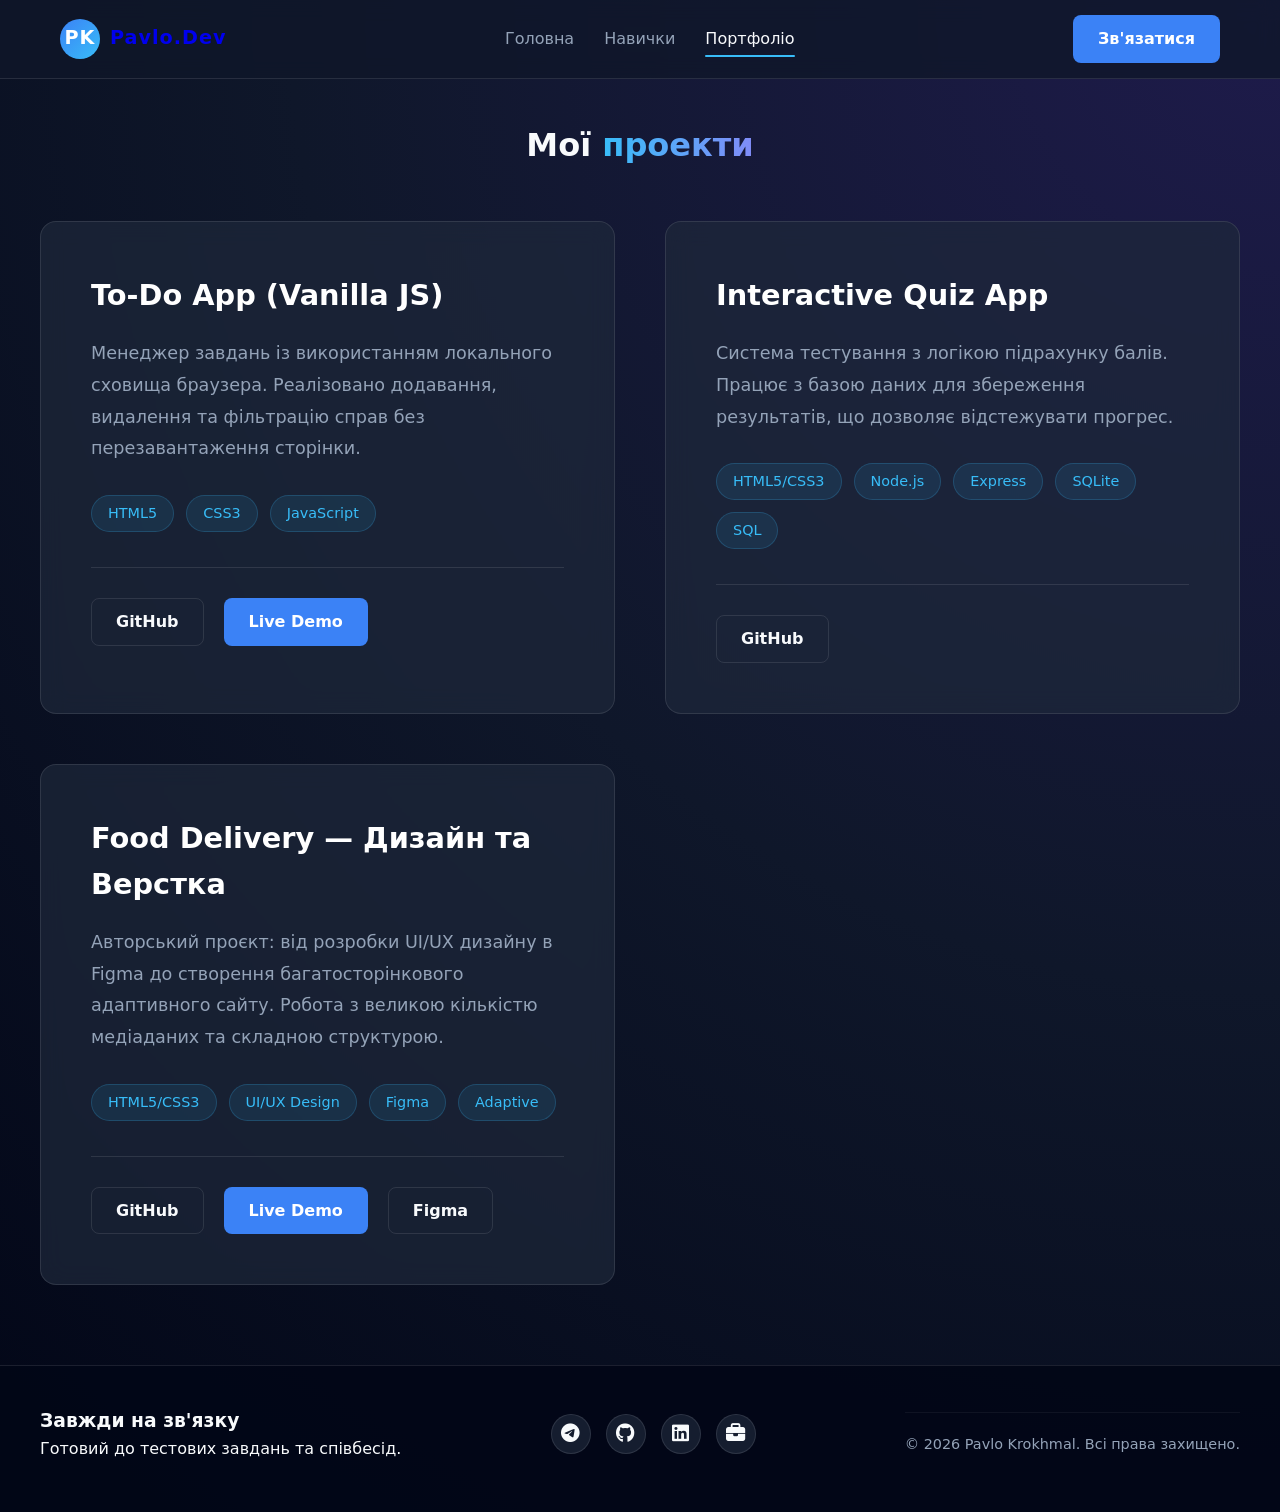
==== portfolio.html @ c9bce545 "Clean portfolio only" ====
<!DOCTYPE html>
<html lang="uk">
<head>
    <meta charset="UTF-8">
    <meta name="viewport" content="width=device-width, initial-scale=1.0">
    <title>Портфоліо | Павло Крохмаль</title>
    <link rel="stylesheet" href="style.css">
    <link rel="stylesheet" href="https://cdnjs.cloudflare.com/ajax/libs/font-awesome/6.4.0/css/all.min.css">
</head>
<body>

<header class="navbar">
    <div class="nav-container">
        <div class="logo">
            <a href="index.html" class="logo">
                <div class="avatar-placeholder">PK</div>
                <span>Pavlo.Dev</span>
            </a>
        </div>
        <nav class="nav-links">
            <a href="index.html">Головна</a>
            <a href="skills.html">Навички</a>
            <a href="portfolio.html" class="active">Портфоліо</a>
        </nav>
        <a href="https://t.me/Kroha_Kroha06" target="_blank" class="btn-primary">Зв'язатися</a>
    </div>
</header>

<main class="container" style="padding-top: 120px;">
    <h1 style="text-align: center; margin-bottom: 50px;">Мої <span class="highlight">проекти</span></h1>

    <div class="portfolio-grid">

        <div class="glass-card project-card">
            <div class="project-info">
                <h3>To-Do App (Vanilla JS)</h3>
                <p>Менеджер завдань із використанням локального сховища браузера. Реалізовано додавання, видалення та фільтрацію справ без перезавантаження сторінки.</p>
                <div class="tags">
                    <span>HTML5</span>
                    <span>CSS3</span>
                    <span>JavaScript</span>
                </div>
                <div class="project-links">
                    <a href="https://github.com/pashka006/js-todo-list" target="_blank" class="btn-secondary">GitHub</a>
                    <a href="https://pashka006.github.io/js-todo-list/" target="_blank" class="btn-primary">Live Demo</a>
                </div>
            </div>
        </div>

        <div class="glass-card project-card">
            <div class="project-info">
                <h3>Interactive Quiz App</h3>
                <p>Система тестування з логікою підрахунку балів. Працює з базою даних для збереження результатів, що дозволяє відстежувати прогрес.</p>
                <div class="tags">
                    <span>HTML5/CSS3</span>
                    <span>Node.js</span>
                    <span>Express</span>
                    <span>SQLite</span>
                    <span>SQL</span>
                </div>
                <div class="project-links">
                    <a href="https://github.com/pashka006/QuizMaster-Final" target="_blank" class="btn-secondary">GitHub</a>
                </div>
            </div>
        </div>

        <div class="glass-card project-card">
            <div class="project-info">
                <h3>Food Delivery — Дизайн та Верстка</h3>
                <p>Авторський проєкт: від розробки UI/UX дизайну в Figma до створення багатосторінкового адаптивного сайту. Робота з великою кількістю медіаданих та складною структурою.</p>
                <div class="tags">
                    <span>HTML5/CSS3</span>
                    <span>UI/UX Design</span>
                    <span>Figma</span>
                    <span>Adaptive</span>
                </div>
                <div class="project-links">
                    <a href="https://github.com/pashka006/food-delivery-layout" target="_blank" class="btn-secondary">GitHub</a>
                    <a href="https://pashka006.github.io/food-delivery-layout/" target="_blank" class="btn-primary">Live Demo</a>
                    <a href="https://www.figma.com/design/uCFaTqHDtqVazzwgqVQs02/Food-Delivery?node-id=0-1&t=6uhAcFrzBsEfUosQ-1" target="_blank" class="btn-secondary">Figma</a>
                </div>
            </div>
        </div>

    </div>
</main>

<footer class="footer" id="contact">
    <div class="footer-container">
        <div class="footer-info">
            <h3>Завжди на зв'язку</h3>
            <p>Готовий до тестових завдань та співбесід.</p>
        </div>
        <div class="social-links">
            <a href="https://t.me/Kroha_Kroha06" target="_blank" title="Telegram"><i class="fa-brands fa-telegram"></i></a>
            <a href="https://github.com/pashka006" target="_blank" title="GitHub"><i class="fa-brands fa-github"></i></a>
            <a href="https://www.linkedin.com/in/%D0%BF%D0%B0%D1%88%D0%B0-%D0%BA%D1%80%D0%BE%D1%85%D0%BC%D0%B0%D0%BB%D1%8C-2114ab3b1/" target="_blank" title="LinkedIn">
                <i class="fa-brands fa-linkedin"></i>
            </a>
            <a href="https://freelancehunt.com/freelancer/Pavlokrokh.html" target="_blank"><i class="fa-solid fa-briefcase"></i></a>
        </div>
        <div class="footer-bottom">
            <p>© 2026 Pavlo Krokhmal. Всі права захищено.</p>
        </div>
    </div>
</footer>
</body>
</html>
---- style.css ----
/* --- ЗМІННІ (Колірна палітра) --- */
:root {
    --bg-dark: #0f172a;
    --bg-darker: #020617;
    --primary: #3b82f6;
    --primary-hover: #2563eb;
    --highlight: #38bdf8;
    --text-main: #f8fafc;
    --text-muted: #94a3b8;
    --glass-bg: rgba(30, 41, 59, 0.7);
    --glass-border: rgba(255, 255, 255, 0.1);
    --transition: all 0.3s ease;
}

/* --- БАЗОВІ НАЛАШТУВАННЯ --- */
* {
    margin: 0;
    padding: 0;
    box-sizing: border-box;
}

body {
    font-family: 'Segoe UI', system-ui, -apple-system, sans-serif;
    background: radial-gradient(circle at top right, #1e1b4b, var(--bg-dark), var(--bg-darker));
    color: var(--text-main);
    line-height: 1.6;
    min-height: 100vh;
    overflow-x: hidden;
}

a { text-decoration: none; }
ul { list-style: none; }

/* --- НАВІГАЦІЯ (HEADER) --- */
.navbar {
    position: fixed;
    top: 0;
    width: 100%;
    background: rgba(15, 23, 42, 0.8);
    backdrop-filter: blur(10px);
    border-bottom: 1px solid var(--glass-border);
    z-index: 1000;
}

.nav-container {
    max-width: 1200px;
    margin: 0 auto;
    padding: 15px 20px;
    display: flex;
    justify-content: space-between;
    align-items: center;
}

.logo {
    display: flex;
    align-items: center;
    gap: 10px;
    font-weight: 700;
    font-size: 1.2rem;
    letter-spacing: 1px;
}

.avatar-placeholder {
    width: 40px;
    height: 40px;
    background: linear-gradient(135deg, var(--primary), var(--highlight));
    border-radius: 50%;
    display: flex;
    align-items: center;
    justify-content: center;
    font-weight: bold;
    color: white;
}

.nav-links {
    display: flex;
    gap: 30px;
}

.nav-links a {
    color: var(--text-muted);
    font-weight: 500;
    transition: var(--transition);
    position: relative;
}

.nav-links a:hover, .nav-links a.active {
    color: var(--text-main);
}

.nav-links a.active::after {
    content: '';
    position: absolute;
    bottom: -5px;
    left: 0;
    width: 100%;
    height: 2px;
    background: var(--highlight);
    border-radius: 2px;
}

/* --- КНОПКИ --- */
.btn-primary {
    background: var(--primary);
    color: white;
    padding: 10px 24px;
    border-radius: 8px;
    font-weight: 600;
    transition: var(--transition);
    border: 1px solid transparent;
}

.btn-primary:hover {
    background: var(--primary-hover);
    box-shadow: 0 0 15px rgba(59, 130, 246, 0.4);
    transform: translateY(-2px);
}

.btn-secondary {
    background: transparent;
    color: var(--text-main);
    padding: 10px 24px;
    border-radius: 8px;
    font-weight: 600;
    border: 1px solid var(--glass-border);
    transition: var(--transition);
    display: inline-flex;
    align-items: center;
    gap: 8px;
}

.btn-secondary:hover {
    background: var(--glass-bg);
    border-color: var(--highlight);
}

/* --- HERO СЕКЦІЯ --- */
.hero {
    padding: 150px 20px 80px;
    text-align: center;
    max-width: 800px;
    margin: 0 auto;
}

.greeting {
    color: var(--highlight);
    font-weight: 600;
    margin-bottom: 15px;
    letter-spacing: 2px;
    text-transform: uppercase;
    font-size: 0.9rem;
}

.hero h1 {
    font-size: 3.5rem;
    line-height: 1.2;
    margin-bottom: 20px;
}

.highlight {
    background: linear-gradient(to right, #38bdf8, #818cf8);
    -webkit-background-clip: text;
    -webkit-text-fill-color: transparent;
}

.subtitle {
    color: var(--text-muted);
    font-size: 1.2rem;
    margin-bottom: 40px;
}

.hero-buttons {
    display: flex;
    justify-content: center;
    gap: 20px;
}

/* --- СІТКА КАРТОК (GLASSMORPHISM) --- */
.about-section {
    padding: 50px 20px 100px;
}

.container {
    max-width: 1200px;
    margin: 0 auto;
}

.auto-grid {
    display: grid;
    grid-template-columns: repeat(3, 1fr);
    gap: 40px;
}

.glass-card {
    background: var(--glass-bg);
    backdrop-filter: blur(12px);
    -webkit-backdrop-filter: blur(12px);
    border: 1px solid var(--glass-border);
    padding: 35px;
    border-radius: 16px;
    transition: var(--transition);
    min-height: 320px;
    display: flex;
    flex-direction: column;
}

.glass-card:hover {
    transform: translateY(-5px);
    border-color: rgba(56, 189, 248, 0.3);
    box-shadow: 0 10px 30px rgba(0, 0, 0, 0.2);
}

.featured-card {
    background: linear-gradient(145deg, rgba(30, 41, 59, 0.8), rgba(15, 23, 42, 0.9));
    border-color: rgba(56, 189, 248, 0.2);
}

.card-icon {
    font-size: 2.8rem;
    color: var(--highlight);
    margin-bottom: 25px;
}

.glass-card h3 {
    font-size: 1.6rem;
    margin-bottom: 15px;
    color: white;
}

.glass-card p, .custom-list li {
    color: var(--text-muted);
    font-size: 1.1rem;
    line-height: 1.7;
}

.text-highlight { color: var(--highlight); }

/* --- ФУТЕР --- */
.footer {
    background: rgba(2, 6, 23, 0.9);
    border-top: 1px solid var(--glass-border);
    padding: 40px 20px 20px;
}

.footer-container {
    max-width: 1200px;
    margin: 0 auto;
    display: flex;
    justify-content: space-between;
    align-items: center;
    flex-wrap: wrap;
    gap: 20px;
    margin-bottom: 30px;
}

.social-links {
    display: flex;
    gap: 15px;
}

.social-links a {
    display: inline-flex;
    align-items: center;
    justify-content: center;
    width: 40px;
    height: 40px;
    background: var(--glass-bg);
    border: 1px solid var(--glass-border);
    border-radius: 50%;
    color: var(--text-main);
    transition: var(--transition);
    font-size: 1.2rem;
}

.social-links a:hover {
    background: var(--primary);
    transform: scale(1.1);
}

.footer-bottom {
    text-align: center;
    color: var(--text-muted);
    font-size: 0.9rem;
    border-top: 1px solid rgba(255,255,255,0.05);
    padding-top: 20px;
}
/* --- ПОРТФОЛІО (ПРОЕКТИ) --- */
.portfolio-grid {
    display: grid;
    grid-template-columns: 1fr;
    gap: 60px;
    margin-top: 40px;
    margin-bottom: 80px;
}

@media (min-width: 1000px) {
    .portfolio-grid {
        grid-template-columns: repeat(2, 1fr);
        gap: 50px;
    }
}

.project-card {
    padding: 50px;
    display: flex;
    flex-direction: column;
    justify-content: space-between;
    min-height: 480px;
}

.project-info h3 {
    font-size: 1.8rem;
    margin-bottom: 20px;
    color: white;
}

.project-info p {
    font-size: 1.1rem;
    line-height: 1.8;
    margin-bottom: 30px;
    color: var(--text-muted);
}

.tags {
    margin-bottom: 35px;
    display: flex;
    gap: 12px;
    flex-wrap: wrap;
}

.tags span {
    background: rgba(56, 189, 248, 0.1);
    color: var(--highlight);
    padding: 6px 16px;
    border-radius: 20px;
    font-size: 0.9rem;
    border: 1px solid rgba(56, 189, 248, 0.2);
}

.project-links {
    margin-top: auto;
    padding-top: 30px;
    border-top: 1px solid var(--glass-border);
    display: flex;
    gap: 20px;
}

/* --- АДАПТИВНІСТЬ --- */
@media (max-width: 1100px) {
    .auto-grid {
        grid-template-columns: repeat(2, 1fr);
        gap: 30px;
    }
}

@media (max-width: 768px) {
    .auto-grid {
        grid-template-columns: 1fr;
        gap: 20px;
    }

    .glass-card {
        padding: 25px;
        min-height: auto;
    }
}
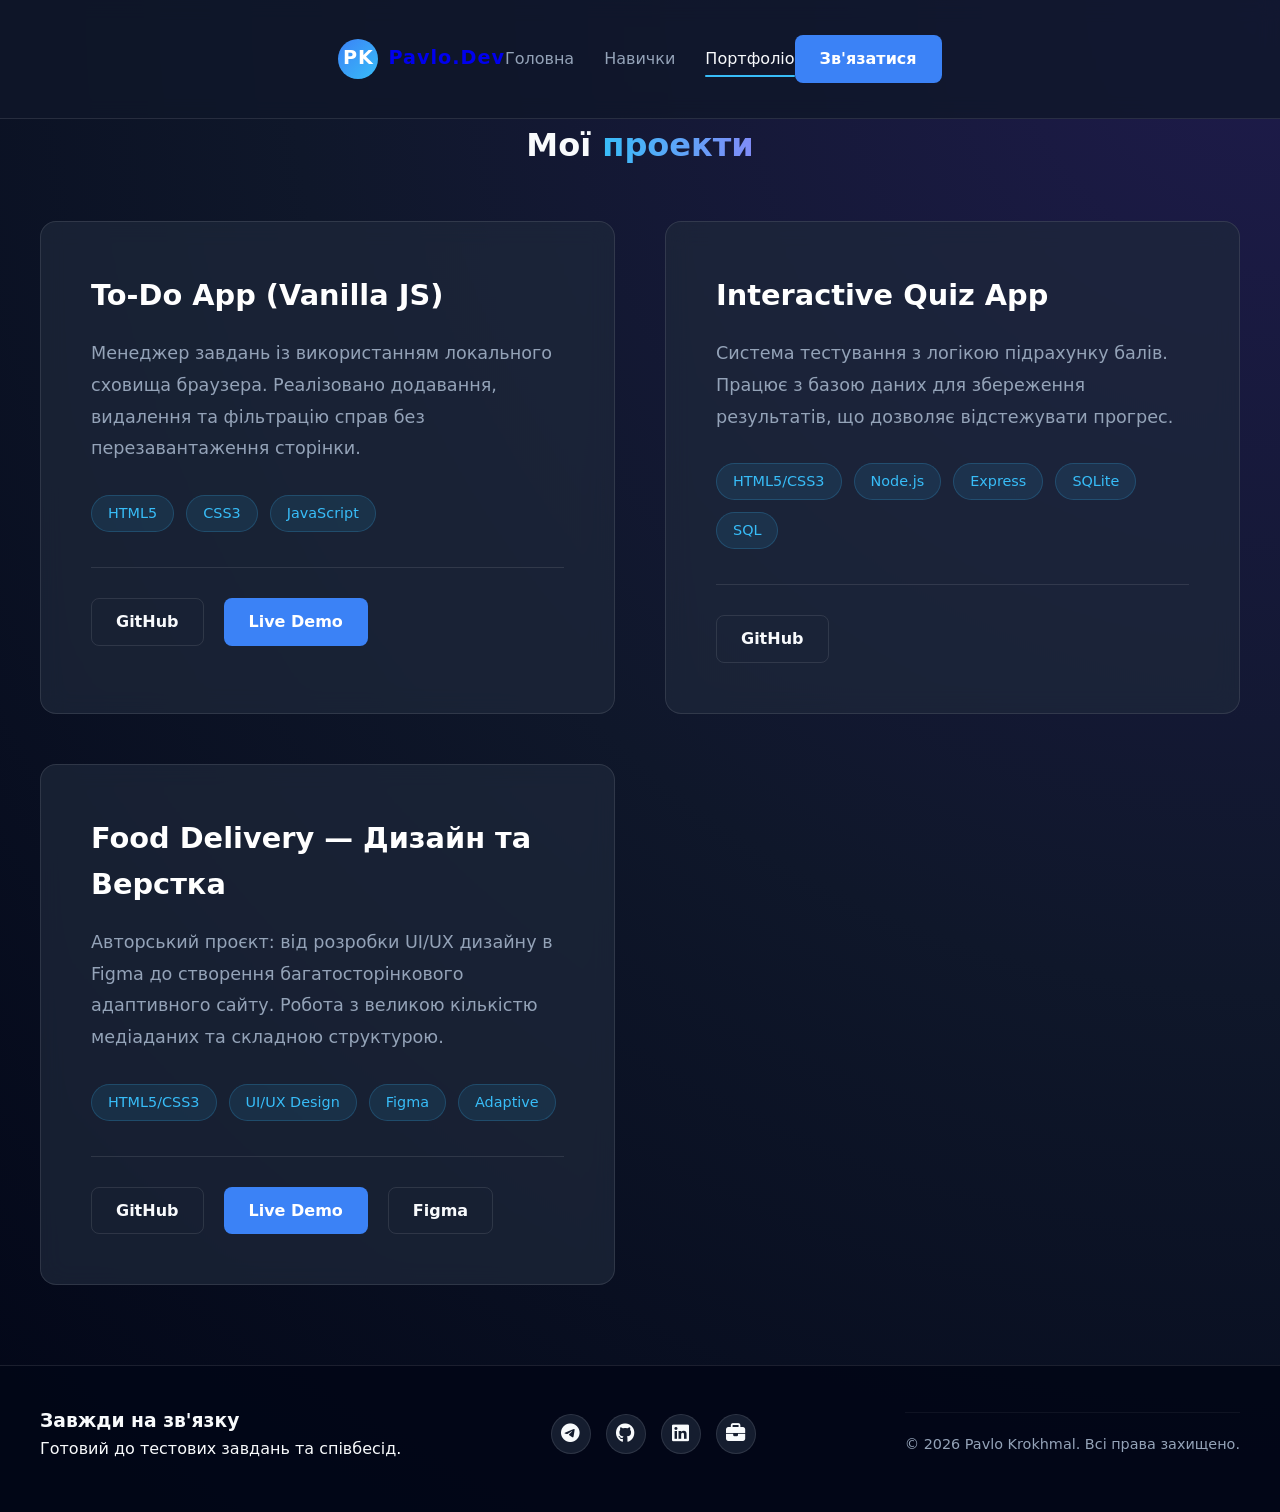
==== commit 00f4b483: "add readme and final mobile fixes" ====
--- a/portfolio.html
+++ b/portfolio.html
@@ -6,6 +6,7 @@
     <title>Портфоліо | Павло Крохмаль</title>
     <link rel="stylesheet" href="style.css">
     <link rel="stylesheet" href="https://cdnjs.cloudflare.com/ajax/libs/font-awesome/6.4.0/css/all.min.css">
+    <meta name="viewport" content="width=device-width, initial-scale=1.0">
 </head>
 <body>
 
--- a/style.css
+++ b/style.css
@@ -363,4 +363,30 @@
         padding: 25px;
         min-height: auto;
     }
+}
+header {
+    width: 100%;
+    max-width: 100vw;
+    padding: 20px 10px;
+    box-sizing: border-box;
+
+    display: flex;
+    justify-content: space-between;
+    align-items: center;
+    flex-wrap: wrap;
+}
+
+
+header nav ul {
+    display: flex;
+    flex-wrap: wrap;
+    justify-content: center;
+    gap: 15px;
+}
+
+@media (max-width: 600px) {
+    header {
+        flex-direction: column;
+        text-align: center;
+    }
 }
